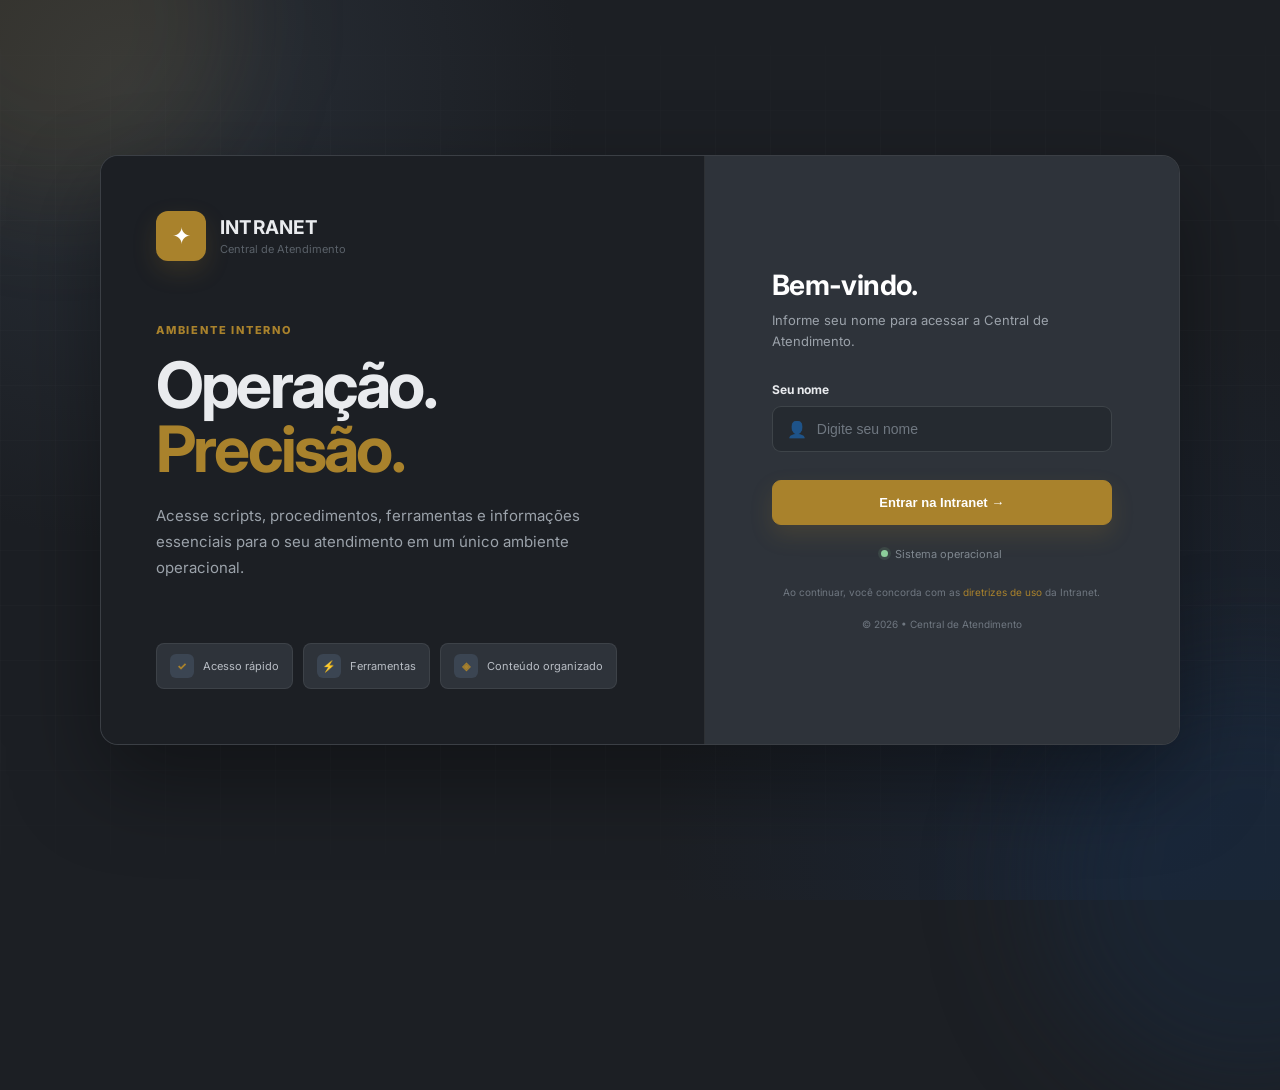
==== index.html @ 1e6bda4c "feat: repaginar login para Intranet 3.0" ====
<!DOCTYPE html>
<html lang="pt-BR">
<head>
<meta charset="UTF-8">
<meta name="viewport" content="width=device-width, initial-scale=1.0">
<title>Intranet | Login</title>
<link rel="icon" type="image/svg+xml" href="data:image/svg+xml,%3Csvg xmlns='http://www.w3.org/2000/svg' viewBox='0 0 64 64'%3E%3Crect width='64' height='64' rx='16' fill='%23A9822C'/%3E%3Cpath d='M16 20c0-4.4 3.6-8 8-8h16c4.4 0 8 3.6 8 8v13c0 4.4-3.6 8-8 8H30l-10 9v-9h-4c-4.4 0-8-3.6-8-8V20z' fill='white'/%3E%3Cpath d='M22 25h20M22 31h13' stroke='%23E9EBEE' stroke-width='4' stroke-linecap='round'/%3E%3C/svg%3E">
<link rel="preconnect" href="https://fonts.googleapis.com">
<link rel="preconnect" href="https://fonts.gstatic.com" crossorigin>
<link href="https://fonts.googleapis.com/css2?family=Inter:wght@400;500;600;700;800&display=swap" rel="stylesheet">
<style>
*{margin:0;padding:0;box-sizing:border-box}html,body{width:100%;height:100%}body{font-family:Inter,"Segoe UI",Arial,sans-serif;overflow:hidden;color:#E9EBEE;background:#1C1F24}.login-page{position:relative;width:100%;height:100vh;display:flex;align-items:center;justify-content:center;background:radial-gradient(circle at 10% 10%,rgba(59,69,82,.45),transparent 32%),radial-gradient(circle at 90% 90%,rgba(26,42,66,.55),transparent 35%),#1C1F24}.background-glow{position:absolute;border-radius:50%;filter:blur(55px);pointer-events:none}.glow-1{width:360px;height:360px;top:-160px;left:-120px;background:rgba(169,130,44,.12)}.glow-2{width:420px;height:420px;right:-180px;bottom:-190px;background:rgba(26,42,66,.45)}.grid{position:absolute;inset:0;opacity:.045;background-image:linear-gradient(rgba(233,235,238,.4) 1px,transparent 1px),linear-gradient(90deg,rgba(233,235,238,.4) 1px,transparent 1px);background-size:55px 55px;mask-image:linear-gradient(to bottom,transparent,black 20%,black 80%,transparent)}.login-container{position:relative;z-index:2;width:min(1080px,92%);min-height:590px;display:grid;grid-template-columns:1.12fr .88fr;border:1px solid rgba(233,235,238,.11);border-radius:18px;overflow:hidden;background:#252A30;box-shadow:0 35px 90px rgba(0,0,0,.38)}.brand-section{position:relative;display:flex;flex-direction:column;justify-content:space-between;padding:55px;background:#1C1F24;border-right:1px solid rgba(233,235,238,.08)}.logo{display:flex;align-items:center;gap:14px}.logo-icon{width:50px;height:50px;display:flex;align-items:center;justify-content:center;border-radius:12px;font-size:23px;background:#A9822C;color:#fff;box-shadow:0 10px 25px rgba(169,130,44,.18)}.logo-text strong{display:block;font-size:19px;letter-spacing:.2px}.logo-text span{display:block;margin-top:3px;font-size:11px;color:#5A6169}.hero-text{max-width:520px}.hero-text .eyebrow{margin-bottom:16px;font-size:11px;font-weight:800;letter-spacing:1.8px;text-transform:uppercase;color:#A9822C}.hero-text h1{font-size:clamp(42px,5vw,66px);line-height:1;letter-spacing:-2.8px;margin-bottom:22px;color:#E9EBEE}.hero-text h1 span{display:block;color:#A9822C}.hero-text p{max-width:450px;font-size:15px;line-height:1.75;color:#9BA2AA}.features{display:flex;gap:10px;flex-wrap:wrap}.feature{display:flex;align-items:center;gap:9px;padding:10px 13px;border-radius:8px;background:#2E333A;border:1px solid rgba(233,235,238,.08);font-size:11px;color:#B9BEC5}.feature-icon{width:24px;height:24px;display:flex;align-items:center;justify-content:center;border-radius:6px;background:#3B4552;color:#A9822C;font-weight:800}.login-section{display:flex;align-items:center;justify-content:center;padding:50px;background:#2E333A}.login-box{width:100%;max-width:340px}.login-box h2{margin-bottom:8px;font-size:28px;letter-spacing:-.6px;color:#fff}.login-description{margin-bottom:30px;font-size:13px;line-height:1.6;color:#9BA2AA}.input-group{margin-bottom:18px}.input-group label{display:block;margin-bottom:9px;font-size:12px;font-weight:700;color:#E9EBEE}.input-wrapper{position:relative}.input-wrapper span{position:absolute;left:15px;top:50%;transform:translateY(-50%);font-size:16px;opacity:.55}.input-wrapper input{width:100%;padding:14px 15px 14px 44px;border-radius:9px;border:1px solid rgba(233,235,238,.13);outline:none;color:#fff;font-size:14px;background:#252A30;transition:.2s}.input-wrapper input::placeholder{color:#6F7780}.input-wrapper input:focus{border-color:#A9822C;background:#272C32;box-shadow:0 0 0 3px rgba(169,130,44,.12)}.login-button{width:100%;margin-top:10px;padding:14px;border:1px solid #A9822C;border-radius:9px;cursor:pointer;color:#fff;font-size:13px;font-weight:800;background:#A9822C;box-shadow:0 10px 22px rgba(169,130,44,.18);transition:.2s}.login-button:hover{background:#B7923C;transform:translateY(-1px);box-shadow:0 14px 28px rgba(169,130,44,.24)}.system-status{display:flex;align-items:center;justify-content:center;gap:7px;margin-top:22px;font-size:11px;color:#7F878F}.status-dot{width:7px;height:7px;border-radius:50%;background:#8CCF9B;box-shadow:0 0 0 3px rgba(140,207,155,.12)}.login-footer{margin-top:23px;text-align:center;font-size:10px;line-height:1.6;color:#6F7780}.login-footer a{color:#A9822C;text-decoration:none}.login-footer a:hover{text-decoration:underline}@media(max-width:850px){body{overflow:auto}.login-page{min-height:100vh;height:auto;padding:25px 0}.login-container{grid-template-columns:1fr;min-height:auto}.brand-section{padding:40px;min-height:400px;border-right:0;border-bottom:1px solid rgba(233,235,238,.08)}.hero-text h1{font-size:46px}.login-section{padding:40px}}@media(max-width:500px){.login-container{width:94%;border-radius:14px}.brand-section{padding:30px;min-height:360px}.login-section{padding:30px}.hero-text h1{font-size:38px;letter-spacing:-2px}.features{display:none}}
</style>
</head>
<body>
<div class="login-page"><div class="background-glow glow-1"></div><div class="background-glow glow-2"></div><div class="grid"></div><main class="login-container"><section class="brand-section"><div class="logo"><div class="logo-icon">✦</div><div class="logo-text"><strong>INTRANET</strong><span>Central de Atendimento</span></div></div><div class="hero-text"><div class="eyebrow">Ambiente interno</div><h1>Operação.<span>Precisão.</span></h1><p>Acesse scripts, procedimentos, ferramentas e informações essenciais para o seu atendimento em um único ambiente operacional.</p></div><div class="features"><div class="feature"><div class="feature-icon">✓</div>Acesso rápido</div><div class="feature"><div class="feature-icon">⚡</div>Ferramentas</div><div class="feature"><div class="feature-icon">◈</div>Conteúdo organizado</div></div></section><section class="login-section"><div class="login-box"><h2>Bem-vindo.</h2><p class="login-description">Informe seu nome para acessar a Central de Atendimento.</p><form id="loginForm"><div class="input-group"><label for="nome">Seu nome</label><div class="input-wrapper"><span>👤</span><input type="text" id="nome" placeholder="Digite seu nome" autocomplete="name" maxlength="80" required></div></div><button type="submit" class="login-button">Entrar na Intranet →</button></form><div class="system-status"><span class="status-dot"></span>Sistema operacional</div><div class="login-footer">Ao continuar, você concorda com as <a href="diretrizes.html" id="diretrizes">diretrizes de uso</a> da Intranet.<br><br>© 2026 • Central de Atendimento</div></div></section></main></div>
<script>
const form=document.getElementById('loginForm');
const nome=document.getElementById('nome');
const saved=localStorage.getItem('usuarioIntranet');
if(saved) nome.value=saved;
form.addEventListener('submit',function(event){
 event.preventDefault();
 const valor=nome.value.trim();
 if(!valor){nome.focus();return;}
 localStorage.setItem('usuarioIntranet',valor);
 window.location.href='central.html';
});
</script>
</body>
</html>
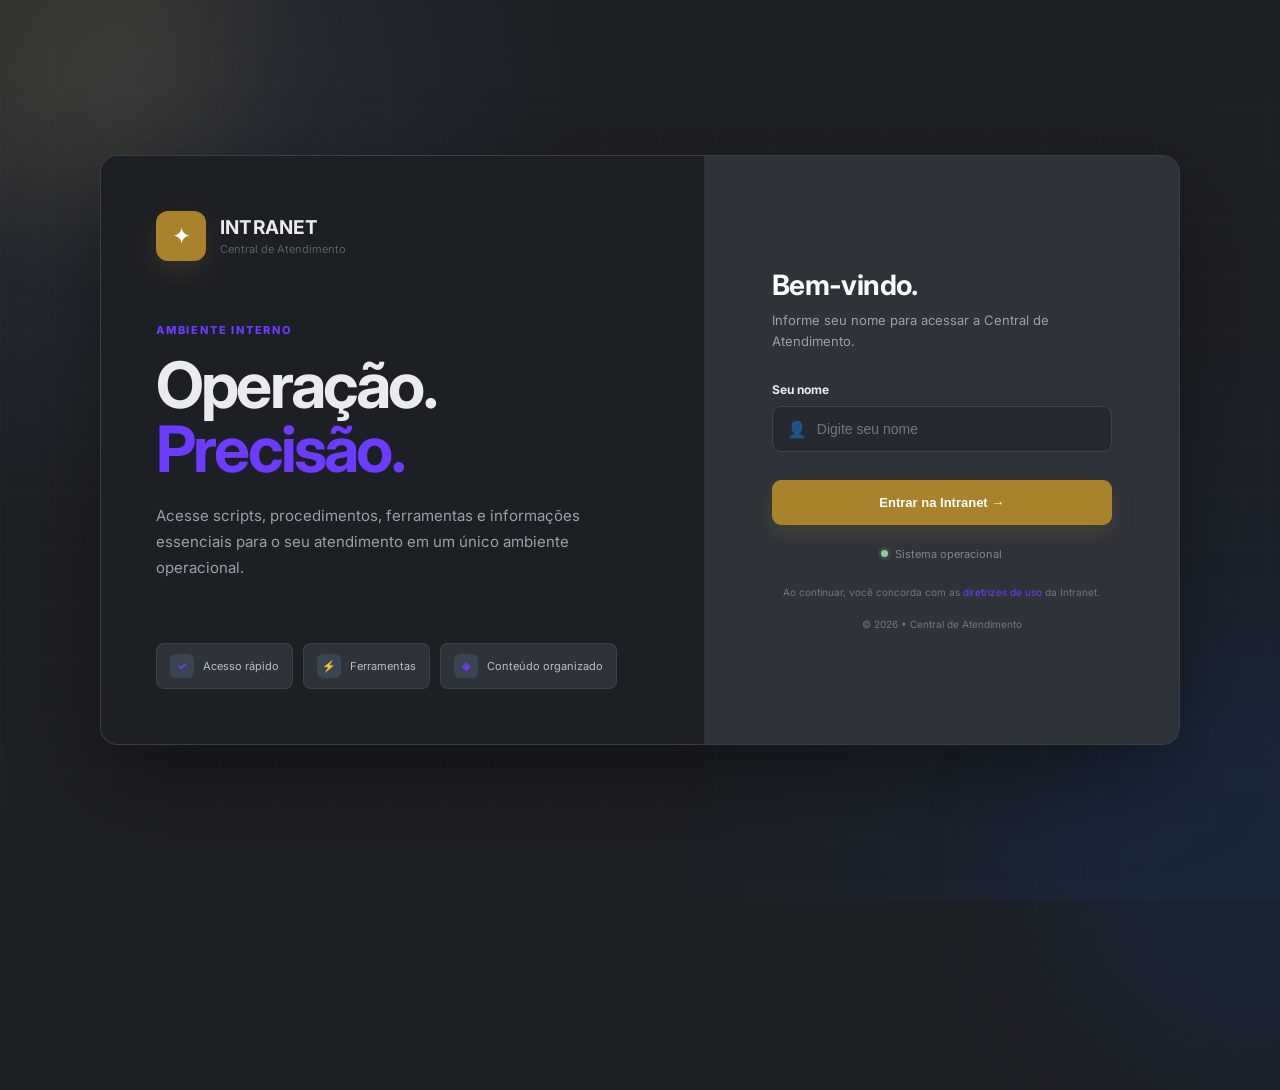
==== commit c67434e0: "style: alinhar identidade do login ao roxo da Intranet" ====
--- a/index.html
+++ b/index.html
@@ -4,12 +4,12 @@
 <meta charset="UTF-8">
 <meta name="viewport" content="width=device-width, initial-scale=1.0">
 <title>Intranet | Login</title>
-<link rel="icon" type="image/svg+xml" href="data:image/svg+xml,%3Csvg xmlns='http://www.w3.org/2000/svg' viewBox='0 0 64 64'%3E%3Crect width='64' height='64' rx='16' fill='%23A9822C'/%3E%3Cpath d='M16 20c0-4.4 3.6-8 8-8h16c4.4 0 8 3.6 8 8v13c0 4.4-3.6 8-8 8H30l-10 9v-9h-4c-4.4 0-8-3.6-8-8V20z' fill='white'/%3E%3Cpath d='M22 25h20M22 31h13' stroke='%23E9EBEE' stroke-width='4' stroke-linecap='round'/%3E%3C/svg%3E">
+<link rel="icon" type="image/svg+xml" href="data:image/svg+xml,%3Csvg xmlns='http://www.w3.org/2000/svg' viewBox='0 0 64 64'%3E%3Crect width='64' height='64' rx='16' fill='%236C3BFF'/%3E%3Cpath d='M16 20c0-4.4 3.6-8 8-8h16c4.4 0 8 3.6 8 8v13c0 4.4-3.6 8-8 8H30l-10 9v-9h-4c-4.4 0-8-3.6-8-8V20z' fill='white'/%3E%3Cpath d='M22 25h20M22 31h13' stroke='%23E9EBEE' stroke-width='4' stroke-linecap='round'/%3E%3C/svg%3E">
 <link rel="preconnect" href="https://fonts.googleapis.com">
 <link rel="preconnect" href="https://fonts.gstatic.com" crossorigin>
 <link href="https://fonts.googleapis.com/css2?family=Inter:wght@400;500;600;700;800&display=swap" rel="stylesheet">
 <style>
-*{margin:0;padding:0;box-sizing:border-box}html,body{width:100%;height:100%}body{font-family:Inter,"Segoe UI",Arial,sans-serif;overflow:hidden;color:#E9EBEE;background:#1C1F24}.login-page{position:relative;width:100%;height:100vh;display:flex;align-items:center;justify-content:center;background:radial-gradient(circle at 10% 10%,rgba(59,69,82,.45),transparent 32%),radial-gradient(circle at 90% 90%,rgba(26,42,66,.55),transparent 35%),#1C1F24}.background-glow{position:absolute;border-radius:50%;filter:blur(55px);pointer-events:none}.glow-1{width:360px;height:360px;top:-160px;left:-120px;background:rgba(169,130,44,.12)}.glow-2{width:420px;height:420px;right:-180px;bottom:-190px;background:rgba(26,42,66,.45)}.grid{position:absolute;inset:0;opacity:.045;background-image:linear-gradient(rgba(233,235,238,.4) 1px,transparent 1px),linear-gradient(90deg,rgba(233,235,238,.4) 1px,transparent 1px);background-size:55px 55px;mask-image:linear-gradient(to bottom,transparent,black 20%,black 80%,transparent)}.login-container{position:relative;z-index:2;width:min(1080px,92%);min-height:590px;display:grid;grid-template-columns:1.12fr .88fr;border:1px solid rgba(233,235,238,.11);border-radius:18px;overflow:hidden;background:#252A30;box-shadow:0 35px 90px rgba(0,0,0,.38)}.brand-section{position:relative;display:flex;flex-direction:column;justify-content:space-between;padding:55px;background:#1C1F24;border-right:1px solid rgba(233,235,238,.08)}.logo{display:flex;align-items:center;gap:14px}.logo-icon{width:50px;height:50px;display:flex;align-items:center;justify-content:center;border-radius:12px;font-size:23px;background:#A9822C;color:#fff;box-shadow:0 10px 25px rgba(169,130,44,.18)}.logo-text strong{display:block;font-size:19px;letter-spacing:.2px}.logo-text span{display:block;margin-top:3px;font-size:11px;color:#5A6169}.hero-text{max-width:520px}.hero-text .eyebrow{margin-bottom:16px;font-size:11px;font-weight:800;letter-spacing:1.8px;text-transform:uppercase;color:#A9822C}.hero-text h1{font-size:clamp(42px,5vw,66px);line-height:1;letter-spacing:-2.8px;margin-bottom:22px;color:#E9EBEE}.hero-text h1 span{display:block;color:#A9822C}.hero-text p{max-width:450px;font-size:15px;line-height:1.75;color:#9BA2AA}.features{display:flex;gap:10px;flex-wrap:wrap}.feature{display:flex;align-items:center;gap:9px;padding:10px 13px;border-radius:8px;background:#2E333A;border:1px solid rgba(233,235,238,.08);font-size:11px;color:#B9BEC5}.feature-icon{width:24px;height:24px;display:flex;align-items:center;justify-content:center;border-radius:6px;background:#3B4552;color:#A9822C;font-weight:800}.login-section{display:flex;align-items:center;justify-content:center;padding:50px;background:#2E333A}.login-box{width:100%;max-width:340px}.login-box h2{margin-bottom:8px;font-size:28px;letter-spacing:-.6px;color:#fff}.login-description{margin-bottom:30px;font-size:13px;line-height:1.6;color:#9BA2AA}.input-group{margin-bottom:18px}.input-group label{display:block;margin-bottom:9px;font-size:12px;font-weight:700;color:#E9EBEE}.input-wrapper{position:relative}.input-wrapper span{position:absolute;left:15px;top:50%;transform:translateY(-50%);font-size:16px;opacity:.55}.input-wrapper input{width:100%;padding:14px 15px 14px 44px;border-radius:9px;border:1px solid rgba(233,235,238,.13);outline:none;color:#fff;font-size:14px;background:#252A30;transition:.2s}.input-wrapper input::placeholder{color:#6F7780}.input-wrapper input:focus{border-color:#A9822C;background:#272C32;box-shadow:0 0 0 3px rgba(169,130,44,.12)}.login-button{width:100%;margin-top:10px;padding:14px;border:1px solid #A9822C;border-radius:9px;cursor:pointer;color:#fff;font-size:13px;font-weight:800;background:#A9822C;box-shadow:0 10px 22px rgba(169,130,44,.18);transition:.2s}.login-button:hover{background:#B7923C;transform:translateY(-1px);box-shadow:0 14px 28px rgba(169,130,44,.24)}.system-status{display:flex;align-items:center;justify-content:center;gap:7px;margin-top:22px;font-size:11px;color:#7F878F}.status-dot{width:7px;height:7px;border-radius:50%;background:#8CCF9B;box-shadow:0 0 0 3px rgba(140,207,155,.12)}.login-footer{margin-top:23px;text-align:center;font-size:10px;line-height:1.6;color:#6F7780}.login-footer a{color:#A9822C;text-decoration:none}.login-footer a:hover{text-decoration:underline}@media(max-width:850px){body{overflow:auto}.login-page{min-height:100vh;height:auto;padding:25px 0}.login-container{grid-template-columns:1fr;min-height:auto}.brand-section{padding:40px;min-height:400px;border-right:0;border-bottom:1px solid rgba(233,235,238,.08)}.hero-text h1{font-size:46px}.login-section{padding:40px}}@media(max-width:500px){.login-container{width:94%;border-radius:14px}.brand-section{padding:30px;min-height:360px}.login-section{padding:30px}.hero-text h1{font-size:38px;letter-spacing:-2px}.features{display:none}}
+*{margin:0;padding:0;box-sizing:border-box}html,body{width:100%;height:100%}body{font-family:Inter,"Segoe UI",Arial,sans-serif;overflow:hidden;color:#E9EBEE;background:#1C1F24}.login-page{position:relative;width:100%;height:100vh;display:flex;align-items:center;justify-content:center;background:radial-gradient(circle at 10% 10%,rgba(59,69,82,.45),transparent 32%),radial-gradient(circle at 90% 90%,rgba(26,42,66,.55),transparent 35%),#1C1F24}.background-glow{position:absolute;border-radius:50%;filter:blur(55px);pointer-events:none}.glow-1{width:360px;height:360px;top:-160px;left:-120px;background:rgba(169,130,44,.12)}.glow-2{width:420px;height:420px;right:-180px;bottom:-190px;background:rgba(26,42,66,.45)}.grid{position:absolute;inset:0;opacity:.045;background-image:linear-gradient(rgba(233,235,238,.4) 1px,transparent 1px),linear-gradient(90deg,rgba(233,235,238,.4) 1px,transparent 1px);background-size:55px 55px;mask-image:linear-gradient(to bottom,transparent,black 20%,black 80%,transparent)}.login-container{position:relative;z-index:2;width:min(1080px,92%);min-height:590px;display:grid;grid-template-columns:1.12fr .88fr;border:1px solid rgba(233,235,238,.11);border-radius:18px;overflow:hidden;background:#252A30;box-shadow:0 35px 90px rgba(0,0,0,.38)}.brand-section{position:relative;display:flex;flex-direction:column;justify-content:space-between;padding:55px;background:#1C1F24;border-right:1px solid rgba(233,235,238,.08)}.logo{display:flex;align-items:center;gap:14px}.logo-icon{width:50px;height:50px;display:flex;align-items:center;justify-content:center;border-radius:12px;font-size:23px;background:#A9822C;color:#fff;box-shadow:0 10px 25px rgba(169,130,44,.18)}.logo-text strong{display:block;font-size:19px;letter-spacing:.2px}.logo-text span{display:block;margin-top:3px;font-size:11px;color:#5A6169}.hero-text{max-width:520px}.hero-text .eyebrow{margin-bottom:16px;font-size:11px;font-weight:800;letter-spacing:1.8px;text-transform:uppercase;color:#6C3BFF}.hero-text h1{font-size:clamp(42px,5vw,66px);line-height:1;letter-spacing:-2.8px;margin-bottom:22px;color:#E9EBEE}.hero-text h1 span{display:block;color:#6C3BFF}.hero-text p{max-width:450px;font-size:15px;line-height:1.75;color:#9BA2AA}.features{display:flex;gap:10px;flex-wrap:wrap}.feature{display:flex;align-items:center;gap:9px;padding:10px 13px;border-radius:8px;background:#2E333A;border:1px solid rgba(233,235,238,.08);font-size:11px;color:#B9BEC5}.feature-icon{width:24px;height:24px;display:flex;align-items:center;justify-content:center;border-radius:6px;background:#3B4552;color:#6C3BFF;font-weight:800}.login-section{display:flex;align-items:center;justify-content:center;padding:50px;background:#2E333A}.login-box{width:100%;max-width:340px}.login-box h2{margin-bottom:8px;font-size:28px;letter-spacing:-.6px;color:#fff}.login-description{margin-bottom:30px;font-size:13px;line-height:1.6;color:#9BA2AA}.input-group{margin-bottom:18px}.input-group label{display:block;margin-bottom:9px;font-size:12px;font-weight:700;color:#E9EBEE}.input-wrapper{position:relative}.input-wrapper span{position:absolute;left:15px;top:50%;transform:translateY(-50%);font-size:16px;opacity:.55}.input-wrapper input{width:100%;padding:14px 15px 14px 44px;border-radius:9px;border:1px solid rgba(233,235,238,.13);outline:none;color:#fff;font-size:14px;background:#252A30;transition:.2s}.input-wrapper input::placeholder{color:#6F7780}.input-wrapper input:focus{border-color:#6C3BFF;background:#272C32;box-shadow:0 0 0 3px rgba(169,130,44,.12)}.login-button{width:100%;margin-top:10px;padding:14px;border:1px solid #A9822C;border-radius:9px;cursor:pointer;color:#fff;font-size:13px;font-weight:800;background:#A9822C;box-shadow:0 10px 22px rgba(169,130,44,.18);transition:.2s}.login-button:hover{background:#B7923C;transform:translateY(-1px);box-shadow:0 14px 28px rgba(169,130,44,.24)}.system-status{display:flex;align-items:center;justify-content:center;gap:7px;margin-top:22px;font-size:11px;color:#7F878F}.status-dot{width:7px;height:7px;border-radius:50%;background:#8CCF9B;box-shadow:0 0 0 3px rgba(140,207,155,.12)}.login-footer{margin-top:23px;text-align:center;font-size:10px;line-height:1.6;color:#6F7780}.login-footer a{color:#6C3BFF;text-decoration:none}.login-footer a:hover{text-decoration:underline}@media(max-width:850px){body{overflow:auto}.login-page{min-height:100vh;height:auto;padding:25px 0}.login-container{grid-template-columns:1fr;min-height:auto}.brand-section{padding:40px;min-height:400px;border-right:0;border-bottom:1px solid rgba(233,235,238,.08)}.hero-text h1{font-size:46px}.login-section{padding:40px}}@media(max-width:500px){.login-container{width:94%;border-radius:14px}.brand-section{padding:30px;min-height:360px}.login-section{padding:30px}.hero-text h1{font-size:38px;letter-spacing:-2px}.features{display:none}}
 </style>
 </head>
 <body>
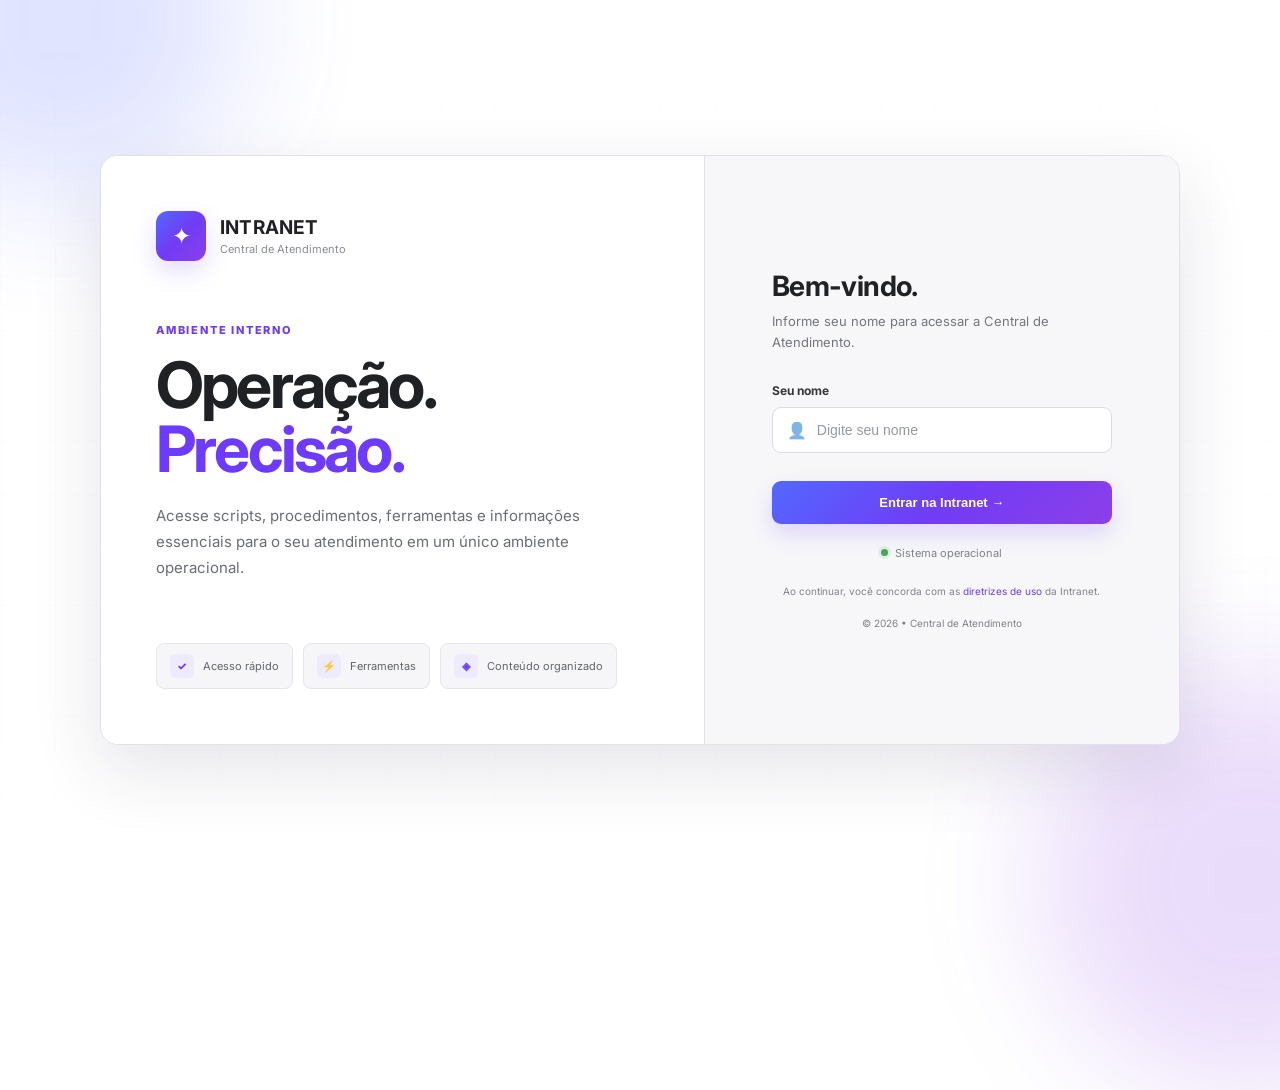
==== commit 268ac411: "Define login da Intranet com fundo claro" ====
--- a/index.html
+++ b/index.html
@@ -9,23 +9,32 @@
 <link rel="preconnect" href="https://fonts.gstatic.com" crossorigin>
 <link href="https://fonts.googleapis.com/css2?family=Inter:wght@400;500;600;700;800&display=swap" rel="stylesheet">
 <style>
-*{margin:0;padding:0;box-sizing:border-box}html,body{width:100%;height:100%}body{font-family:Inter,"Segoe UI",Arial,sans-serif;overflow:hidden;color:#E9EBEE;background:#1C1F24}.login-page{position:relative;width:100%;height:100vh;display:flex;align-items:center;justify-content:center;background:radial-gradient(circle at 10% 10%,rgba(59,69,82,.45),transparent 32%),radial-gradient(circle at 90% 90%,rgba(26,42,66,.55),transparent 35%),#1C1F24}.background-glow{position:absolute;border-radius:50%;filter:blur(55px);pointer-events:none}.glow-1{width:360px;height:360px;top:-160px;left:-120px;background:rgba(169,130,44,.12)}.glow-2{width:420px;height:420px;right:-180px;bottom:-190px;background:rgba(26,42,66,.45)}.grid{position:absolute;inset:0;opacity:.045;background-image:linear-gradient(rgba(233,235,238,.4) 1px,transparent 1px),linear-gradient(90deg,rgba(233,235,238,.4) 1px,transparent 1px);background-size:55px 55px;mask-image:linear-gradient(to bottom,transparent,black 20%,black 80%,transparent)}.login-container{position:relative;z-index:2;width:min(1080px,92%);min-height:590px;display:grid;grid-template-columns:1.12fr .88fr;border:1px solid rgba(233,235,238,.11);border-radius:18px;overflow:hidden;background:#252A30;box-shadow:0 35px 90px rgba(0,0,0,.38)}.brand-section{position:relative;display:flex;flex-direction:column;justify-content:space-between;padding:55px;background:#1C1F24;border-right:1px solid rgba(233,235,238,.08)}.logo{display:flex;align-items:center;gap:14px}.logo-icon{width:50px;height:50px;display:flex;align-items:center;justify-content:center;border-radius:12px;font-size:23px;background:#A9822C;color:#fff;box-shadow:0 10px 25px rgba(169,130,44,.18)}.logo-text strong{display:block;font-size:19px;letter-spacing:.2px}.logo-text span{display:block;margin-top:3px;font-size:11px;color:#5A6169}.hero-text{max-width:520px}.hero-text .eyebrow{margin-bottom:16px;font-size:11px;font-weight:800;letter-spacing:1.8px;text-transform:uppercase;color:#6C3BFF}.hero-text h1{font-size:clamp(42px,5vw,66px);line-height:1;letter-spacing:-2.8px;margin-bottom:22px;color:#E9EBEE}.hero-text h1 span{display:block;color:#6C3BFF}.hero-text p{max-width:450px;font-size:15px;line-height:1.75;color:#9BA2AA}.features{display:flex;gap:10px;flex-wrap:wrap}.feature{display:flex;align-items:center;gap:9px;padding:10px 13px;border-radius:8px;background:#2E333A;border:1px solid rgba(233,235,238,.08);font-size:11px;color:#B9BEC5}.feature-icon{width:24px;height:24px;display:flex;align-items:center;justify-content:center;border-radius:6px;background:#3B4552;color:#6C3BFF;font-weight:800}.login-section{display:flex;align-items:center;justify-content:center;padding:50px;background:#2E333A}.login-box{width:100%;max-width:340px}.login-box h2{margin-bottom:8px;font-size:28px;letter-spacing:-.6px;color:#fff}.login-description{margin-bottom:30px;font-size:13px;line-height:1.6;color:#9BA2AA}.input-group{margin-bottom:18px}.input-group label{display:block;margin-bottom:9px;font-size:12px;font-weight:700;color:#E9EBEE}.input-wrapper{position:relative}.input-wrapper span{position:absolute;left:15px;top:50%;transform:translateY(-50%);font-size:16px;opacity:.55}.input-wrapper input{width:100%;padding:14px 15px 14px 44px;border-radius:9px;border:1px solid rgba(233,235,238,.13);outline:none;color:#fff;font-size:14px;background:#252A30;transition:.2s}.input-wrapper input::placeholder{color:#6F7780}.input-wrapper input:focus{border-color:#6C3BFF;background:#272C32;box-shadow:0 0 0 3px rgba(169,130,44,.12)}.login-button{width:100%;margin-top:10px;padding:14px;border:1px solid #A9822C;border-radius:9px;cursor:pointer;color:#fff;font-size:13px;font-weight:800;background:#A9822C;box-shadow:0 10px 22px rgba(169,130,44,.18);transition:.2s}.login-button:hover{background:#B7923C;transform:translateY(-1px);box-shadow:0 14px 28px rgba(169,130,44,.24)}.system-status{display:flex;align-items:center;justify-content:center;gap:7px;margin-top:22px;font-size:11px;color:#7F878F}.status-dot{width:7px;height:7px;border-radius:50%;background:#8CCF9B;box-shadow:0 0 0 3px rgba(140,207,155,.12)}.login-footer{margin-top:23px;text-align:center;font-size:10px;line-height:1.6;color:#6F7780}.login-footer a{color:#6C3BFF;text-decoration:none}.login-footer a:hover{text-decoration:underline}@media(max-width:850px){body{overflow:auto}.login-page{min-height:100vh;height:auto;padding:25px 0}.login-container{grid-template-columns:1fr;min-height:auto}.brand-section{padding:40px;min-height:400px;border-right:0;border-bottom:1px solid rgba(233,235,238,.08)}.hero-text h1{font-size:46px}.login-section{padding:40px}}@media(max-width:500px){.login-container{width:94%;border-radius:14px}.brand-section{padding:30px;min-height:360px}.login-section{padding:30px}.hero-text h1{font-size:38px;letter-spacing:-2px}.features{display:none}}
+*{margin:0;padding:0;box-sizing:border-box}
+html,body{width:100%;height:100%}
+:root{
+ --bg:#fff;--surface:#fff;--surface-2:#f7f7f9;--text:#202124;--text-2:#686b73;
+ --border:#e1e2e6;--primary:#6C3BFF;--primary-2:#713CF5;
+}
+body{font-family:Inter,"Segoe UI",Arial,sans-serif;overflow:hidden;color:var(--text);background:var(--bg)}
+.login-page{position:relative;width:100%;height:100vh;display:flex;align-items:center;justify-content:center;background:#fff;padding:20px}
+.background-glow{position:absolute;border-radius:50%;filter:blur(65px);pointer-events:none;opacity:.18}
+.glow-1{width:360px;height:360px;top:-160px;left:-120px;background:#5268FF}
+.glow-2{width:420px;height:420px;right:-180px;bottom:-190px;background:#8B3FE8}
+.grid{position:absolute;inset:0;opacity:.35;background-image:linear-gradient(rgba(108,59,255,.04) 1px,transparent 1px),linear-gradient(90deg,rgba(108,59,255,.04) 1px,transparent 1px);background-size:55px 55px;mask-image:linear-gradient(to bottom,transparent,black 20%,black 80%,transparent)}
+.login-container{position:relative;z-index:2;width:min(1080px,92%);min-height:590px;display:grid;grid-template-columns:1.12fr .88fr;border:1px solid var(--border);border-radius:18px;overflow:hidden;background:#fff;box-shadow:0 25px 70px rgba(40,35,70,.12)}
+.brand-section{position:relative;display:flex;flex-direction:column;justify-content:space-between;padding:55px;background:#fff;border-right:1px solid var(--border)}
+.logo{display:flex;align-items:center;gap:14px}.logo-icon{width:50px;height:50px;display:flex;align-items:center;justify-content:center;border-radius:12px;font-size:23px;background:linear-gradient(135deg,#5268FF,#713CF5,#8B3FE8);color:#fff;box-shadow:0 10px 25px rgba(108,59,255,.18)}.logo-text strong{display:block;font-size:19px;letter-spacing:.2px}.logo-text span{display:block;margin-top:3px;font-size:11px;color:#898c94}
+.hero-text{max-width:520px}.hero-text .eyebrow{margin-bottom:16px;font-size:11px;font-weight:800;letter-spacing:1.8px;text-transform:uppercase;color:var(--primary)}.hero-text h1{font-size:clamp(42px,5vw,66px);line-height:1;letter-spacing:-2.8px;margin-bottom:22px;color:#202124}.hero-text h1 span{display:block;color:var(--primary)}.hero-text p{max-width:450px;font-size:15px;line-height:1.75;color:#696d75}
+.features{display:flex;gap:10px;flex-wrap:wrap}.feature{display:flex;align-items:center;gap:9px;padding:10px 13px;border-radius:8px;background:#f6f6f8;border:1px solid #e5e6e9;font-size:11px;color:#62656d}.feature-icon{width:24px;height:24px;display:flex;align-items:center;justify-content:center;border-radius:6px;background:#eeebff;color:var(--primary);font-weight:800}
+.login-section{display:flex;align-items:center;justify-content:center;padding:50px;background:#f7f7f9}.login-box{width:100%;max-width:340px}.login-box h2{margin-bottom:8px;font-size:28px;letter-spacing:-.6px;color:#202124}.login-description{margin-bottom:30px;font-size:13px;line-height:1.6;color:#73767e}.input-group{margin-bottom:18px}.input-group label{display:block;margin-bottom:9px;font-size:12px;font-weight:700;color:#34363b}.input-wrapper{position:relative}.input-wrapper span{position:absolute;left:15px;top:50%;transform:translateY(-50%);font-size:16px;opacity:.55}.input-wrapper input{width:100%;padding:14px 15px 14px 44px;border-radius:9px;border:1px solid #dcdde2;outline:none;color:#202124;font-size:14px;background:#fff;transition:.2s}.input-wrapper input::placeholder{color:#9699a1}.input-wrapper input:focus{border-color:var(--primary);box-shadow:0 0 0 3px rgba(108,59,255,.10)}.login-button{width:100%;margin-top:10px;padding:14px;border:0;border-radius:9px;cursor:pointer;color:#fff;font-size:13px;font-weight:800;background:linear-gradient(135deg,#5268FF,#713CF5,#8B3FE8);box-shadow:0 10px 22px rgba(108,59,255,.18);transition:.2s}.login-button:hover{filter:brightness(1.04);transform:translateY(-1px)}.system-status{display:flex;align-items:center;justify-content:center;gap:7px;margin-top:22px;font-size:11px;color:#7f838b}.status-dot{width:7px;height:7px;border-radius:50%;background:#45A65A;box-shadow:0 0 0 3px rgba(69,166,90,.12)}.login-footer{margin-top:23px;text-align:center;font-size:10px;line-height:1.6;color:#80838b}.login-footer a{color:var(--primary);text-decoration:none}.login-footer a:hover{text-decoration:underline}
+@media(max-width:850px){body{overflow:auto}.login-page{min-height:100vh;height:auto;padding:25px 0}.login-container{grid-template-columns:1fr;min-height:auto}.brand-section{padding:40px;min-height:400px;border-right:0;border-bottom:1px solid var(--border)}.hero-text h1{font-size:46px}.login-section{padding:40px}}@media(max-width:500px){.login-container{width:94%;border-radius:14px}.brand-section{padding:30px;min-height:360px}.login-section{padding:30px}.hero-text h1{font-size:38px;letter-spacing:-2px}.features{display:none}}
 </style>
 </head>
 <body>
 <div class="login-page"><div class="background-glow glow-1"></div><div class="background-glow glow-2"></div><div class="grid"></div><main class="login-container"><section class="brand-section"><div class="logo"><div class="logo-icon">✦</div><div class="logo-text"><strong>INTRANET</strong><span>Central de Atendimento</span></div></div><div class="hero-text"><div class="eyebrow">Ambiente interno</div><h1>Operação.<span>Precisão.</span></h1><p>Acesse scripts, procedimentos, ferramentas e informações essenciais para o seu atendimento em um único ambiente operacional.</p></div><div class="features"><div class="feature"><div class="feature-icon">✓</div>Acesso rápido</div><div class="feature"><div class="feature-icon">⚡</div>Ferramentas</div><div class="feature"><div class="feature-icon">◈</div>Conteúdo organizado</div></div></section><section class="login-section"><div class="login-box"><h2>Bem-vindo.</h2><p class="login-description">Informe seu nome para acessar a Central de Atendimento.</p><form id="loginForm"><div class="input-group"><label for="nome">Seu nome</label><div class="input-wrapper"><span>👤</span><input type="text" id="nome" placeholder="Digite seu nome" autocomplete="name" maxlength="80" required></div></div><button type="submit" class="login-button">Entrar na Intranet →</button></form><div class="system-status"><span class="status-dot"></span>Sistema operacional</div><div class="login-footer">Ao continuar, você concorda com as <a href="diretrizes.html" id="diretrizes">diretrizes de uso</a> da Intranet.<br><br>© 2026 • Central de Atendimento</div></div></section></main></div>
 <script>
-const form=document.getElementById('loginForm');
-const nome=document.getElementById('nome');
-const saved=localStorage.getItem('usuarioIntranet');
-if(saved) nome.value=saved;
-form.addEventListener('submit',function(event){
- event.preventDefault();
- const valor=nome.value.trim();
- if(!valor){nome.focus();return;}
- localStorage.setItem('usuarioIntranet',valor);
- window.location.href='central.html';
-});
+const form=document.getElementById('loginForm');const nome=document.getElementById('nome');const saved=localStorage.getItem('usuarioIntranet');if(saved)nome.value=saved;
+form.addEventListener('submit',function(event){event.preventDefault();const valor=nome.value.trim();if(!valor){nome.focus();return;}localStorage.setItem('usuarioIntranet',valor);window.location.href='central.html';});
 </script>
 </body>
-</html>
+</html>
